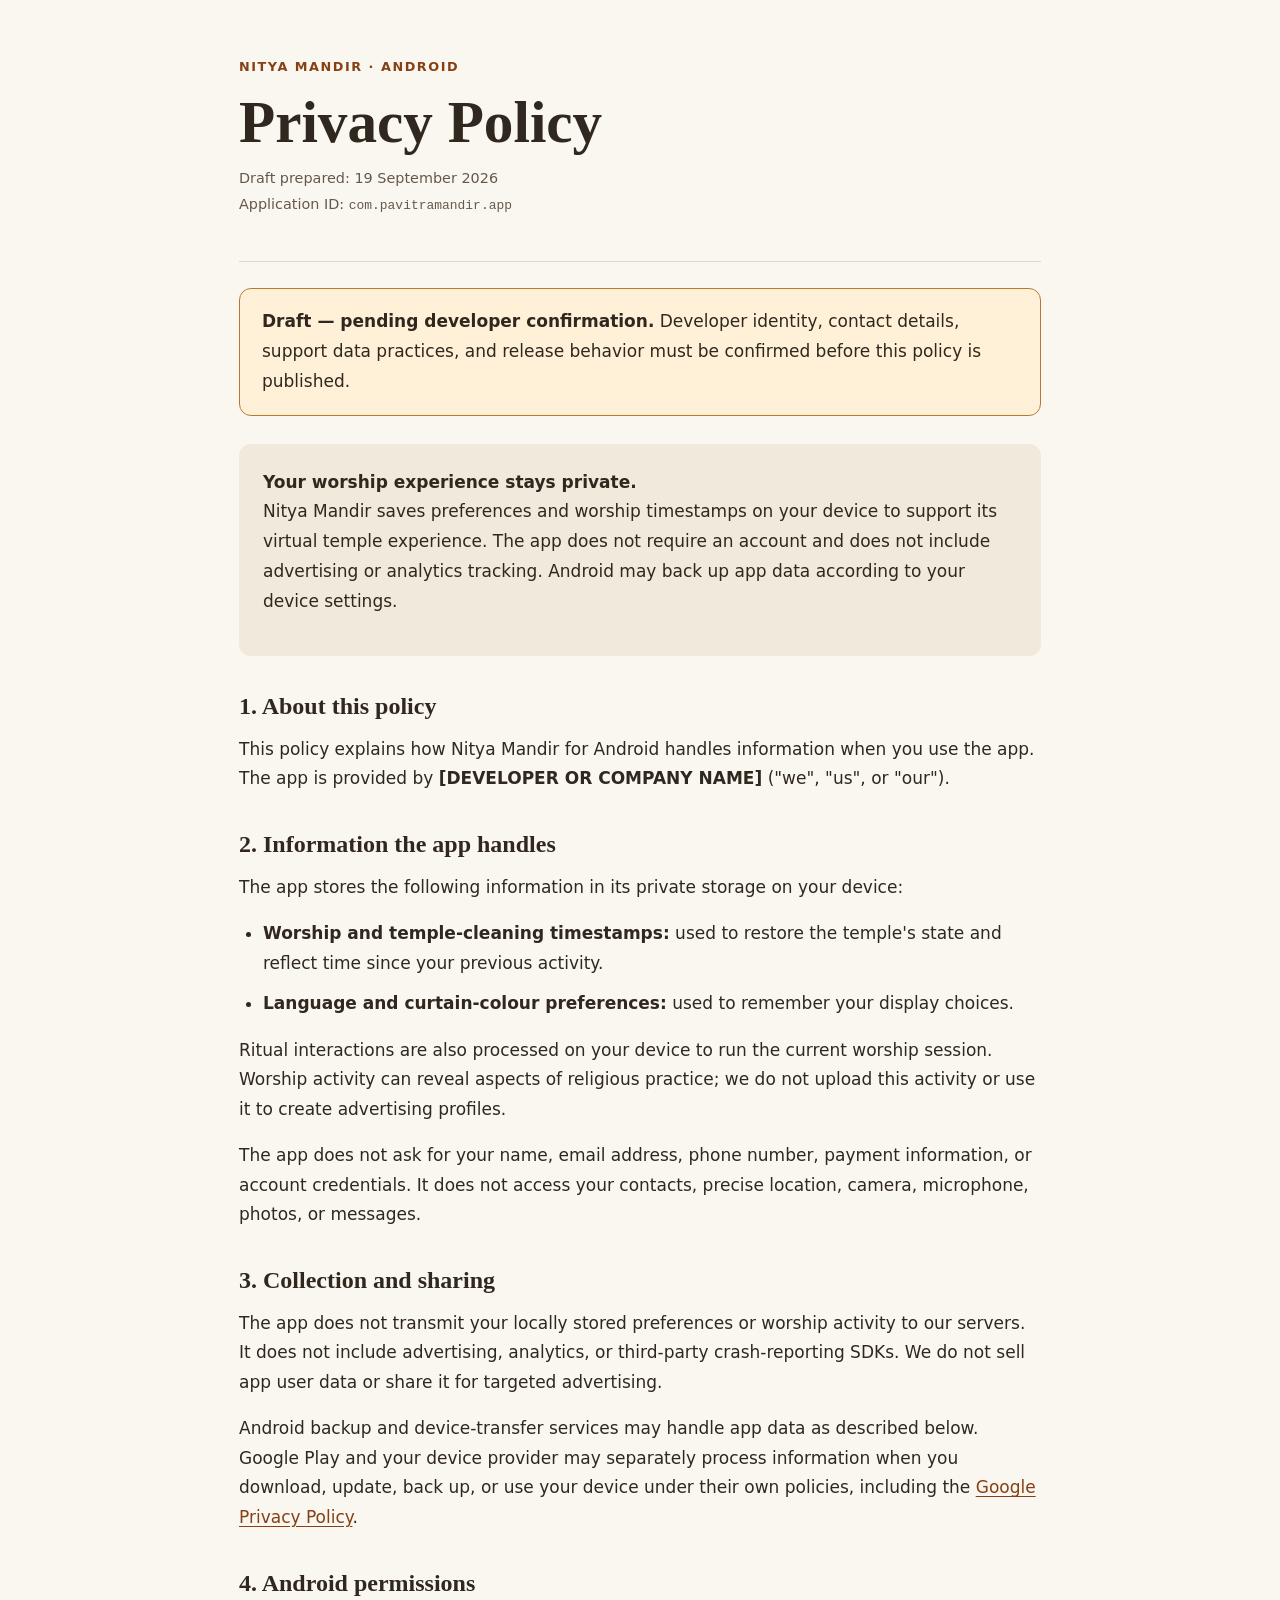
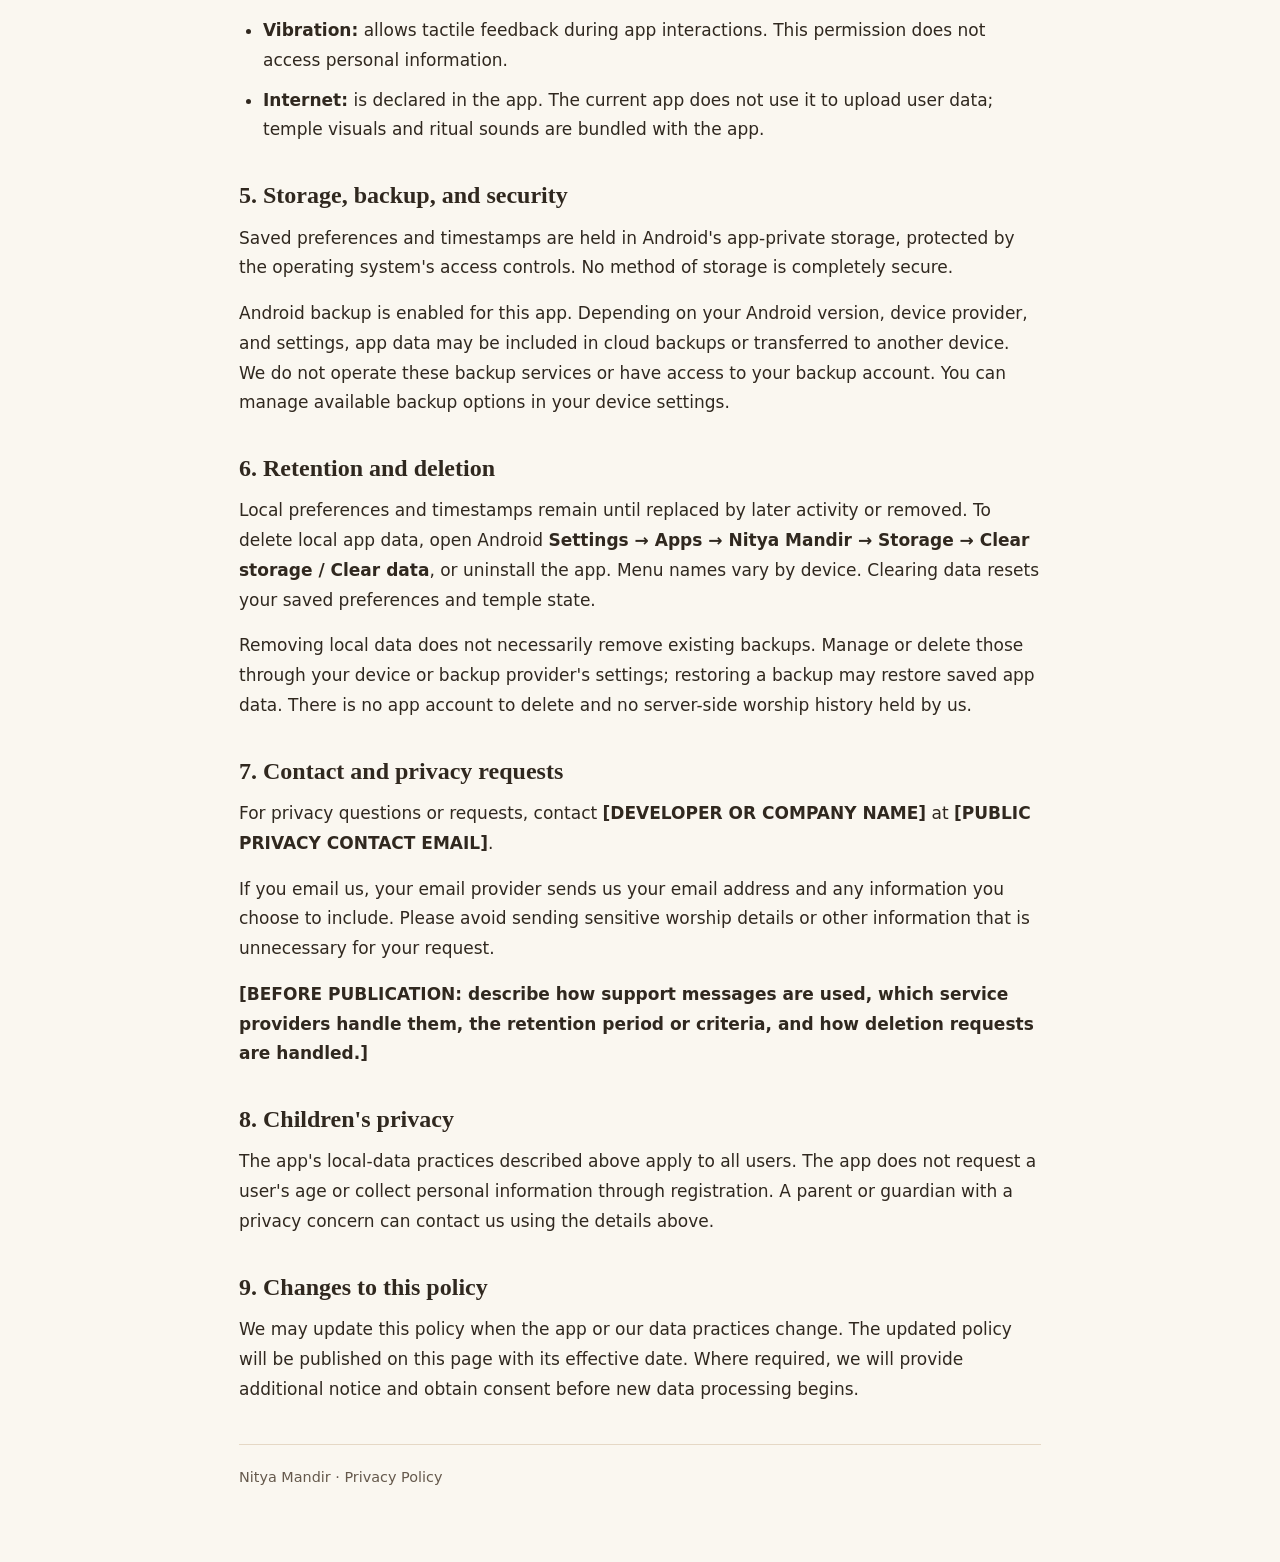
==== web/privacy-policy.html @ dc1c129d "privary policy and ux improvements" ====
<!doctype html>
<html lang="en">
<head>
  <meta charset="utf-8">
  <meta name="viewport" content="width=device-width, initial-scale=1">
  <meta name="description" content="Privacy policy for the Nitya Mandir Android app: local data, permissions, backup, and deletion.">
  <meta name="robots" content="noindex">
  <title>Privacy Policy · Nitya Mandir</title>
  <style>
    :root { color-scheme: light; --ink: #30281f; --muted: #65594c; --accent: #864014; --line: #e5d8c5; }
    * { box-sizing: border-box; }
    body { margin: 0; background: #faf7f0; color: var(--ink); font: 17px/1.75 system-ui, -apple-system, BlinkMacSystemFont, "Segoe UI", sans-serif; }
    main { max-width: 850px; margin: auto; padding: 56px 24px 72px; }
    header { border-bottom: 1px solid var(--line); padding-bottom: 28px; }
    .brand { color: var(--accent); font-weight: 700; letter-spacing: .12em; font-size: .8rem; text-transform: uppercase; }
    h1 { margin: 10px 0; font: 600 clamp(2.3rem, 8vw, 3.7rem)/1.15 Georgia, serif; }
    h2 { margin: 0 0 12px; font: 600 1.5rem/1.35 Georgia, serif; }
    p { margin: 0 0 16px; }
    .meta, footer { color: var(--muted); font-size: .9rem; }
    .notice { padding: 18px 22px; margin: 26px 0; border: 1px solid #b97a30; border-radius: 12px; background: #fff1d8; }
    .summary { background: #f0e9dc; padding: 24px; border-radius: 12px; margin: 28px 0; }
    section { margin-top: 34px; }
    ul { padding-left: 24px; }
    li { margin-bottom: 10px; }
    a { color: var(--accent); text-underline-offset: 3px; overflow-wrap: anywhere; }
    a:focus-visible { outline: 3px solid var(--accent); outline-offset: 4px; }
    code { overflow-wrap: anywhere; font-size: .9em; }
    footer { border-top: 1px solid var(--line); margin-top: 40px; padding-top: 20px; }
    @media (max-width: 480px) { main { padding: 32px 20px 48px; } }
    @media print { body { background: white; font-size: 11pt; } main { max-width: none; padding: 0; } h2 { break-after: avoid; } }
  </style>
</head>
<body>
  <main>
    <header>
      <div class="brand">Nitya Mandir · Android</div>
      <h1>Privacy Policy</h1>
      <p class="meta">Draft prepared: <time datetime="2026-09-19">19 September 2026</time><br>Application ID: <code>com.pavitramandir.app</code></p>
    </header>

    <!-- Complete the release checklist in README.md before publishing. -->
    <aside class="notice" aria-label="Draft status">
      <strong>Draft — pending developer confirmation.</strong> Developer identity, contact details, support data practices, and release behavior must be confirmed before this policy is published.
    </aside>

    <div class="summary">
      <strong>Your worship experience stays private.</strong>
      <p>Nitya Mandir saves preferences and worship timestamps on your device to support its virtual temple experience. The app does not require an account and does not include advertising or analytics tracking. Android may back up app data according to your device settings.</p>
    </div>

    <section aria-labelledby="scope">
      <h2 id="scope">1. About this policy</h2>
      <p>This policy explains how Nitya Mandir for Android handles information when you use the app. The app is provided by <strong>[DEVELOPER OR COMPANY NAME]</strong> ("we", "us", or "our").</p>
    </section>

    <section aria-labelledby="data">
      <h2 id="data">2. Information the app handles</h2>
      <p>The app stores the following information in its private storage on your device:</p>
      <ul>
        <li><strong>Worship and temple-cleaning timestamps:</strong> used to restore the temple's state and reflect time since your previous activity.</li>
        <li><strong>Language and curtain-colour preferences:</strong> used to remember your display choices.</li>
      </ul>
      <p>Ritual interactions are also processed on your device to run the current worship session. Worship activity can reveal aspects of religious practice; we do not upload this activity or use it to create advertising profiles.</p>
      <p>The app does not ask for your name, email address, phone number, payment information, or account credentials. It does not access your contacts, precise location, camera, microphone, photos, or messages.</p>
    </section>

    <section aria-labelledby="sharing">
      <h2 id="sharing">3. Collection and sharing</h2>
      <p>The app does not transmit your locally stored preferences or worship activity to our servers. It does not include advertising, analytics, or third-party crash-reporting SDKs. We do not sell app user data or share it for targeted advertising.</p>
      <p>Android backup and device-transfer services may handle app data as described below. Google Play and your device provider may separately process information when you download, update, back up, or use your device under their own policies, including the <a href="https://policies.google.com/privacy">Google Privacy Policy</a>.</p>
    </section>

    <section aria-labelledby="permissions">
      <h2 id="permissions">4. Android permissions</h2>
      <ul>
        <li><strong>Vibration:</strong> allows tactile feedback during app interactions. This permission does not access personal information.</li>
        <li><strong>Internet:</strong> is declared in the app. The current app does not use it to upload user data; temple visuals and ritual sounds are bundled with the app.</li>
      </ul>
    </section>

    <section aria-labelledby="backup">
      <h2 id="backup">5. Storage, backup, and security</h2>
      <p>Saved preferences and timestamps are held in Android's app-private storage, protected by the operating system's access controls. No method of storage is completely secure.</p>
      <p>Android backup is enabled for this app. Depending on your Android version, device provider, and settings, app data may be included in cloud backups or transferred to another device. We do not operate these backup services or have access to your backup account. You can manage available backup options in your device settings.</p>
    </section>

    <section aria-labelledby="deletion">
      <h2 id="deletion">6. Retention and deletion</h2>
      <p>Local preferences and timestamps remain until replaced by later activity or removed. To delete local app data, open Android <strong>Settings → Apps → Nitya Mandir → Storage → Clear storage / Clear data</strong>, or uninstall the app. Menu names vary by device. Clearing data resets your saved preferences and temple state.</p>
      <p>Removing local data does not necessarily remove existing backups. Manage or delete those through your device or backup provider's settings; restoring a backup may restore saved app data. There is no app account to delete and no server-side worship history held by us.</p>
    </section>

    <section aria-labelledby="support">
      <h2 id="support">7. Contact and privacy requests</h2>
      <p>For privacy questions or requests, contact <strong>[DEVELOPER OR COMPANY NAME]</strong> at <strong>[PUBLIC PRIVACY CONTACT EMAIL]</strong>.</p>
      <p>If you email us, your email provider sends us your email address and any information you choose to include. Please avoid sending sensitive worship details or other information that is unnecessary for your request.</p>
      <p><strong>[BEFORE PUBLICATION: describe how support messages are used, which service providers handle them, the retention period or criteria, and how deletion requests are handled.]</strong></p>
    </section>

    <section aria-labelledby="children">
      <h2 id="children">8. Children's privacy</h2>
      <p>The app's local-data practices described above apply to all users. The app does not request a user's age or collect personal information through registration. A parent or guardian with a privacy concern can contact us using the details above.</p>
    </section>

    <section aria-labelledby="changes">
      <h2 id="changes">9. Changes to this policy</h2>
      <p>We may update this policy when the app or our data practices change. The updated policy will be published on this page with its effective date. Where required, we will provide additional notice and obtain consent before new data processing begins.</p>
    </section>
    <footer>Nitya Mandir · Privacy Policy</footer>
  </main>
</body>
</html>
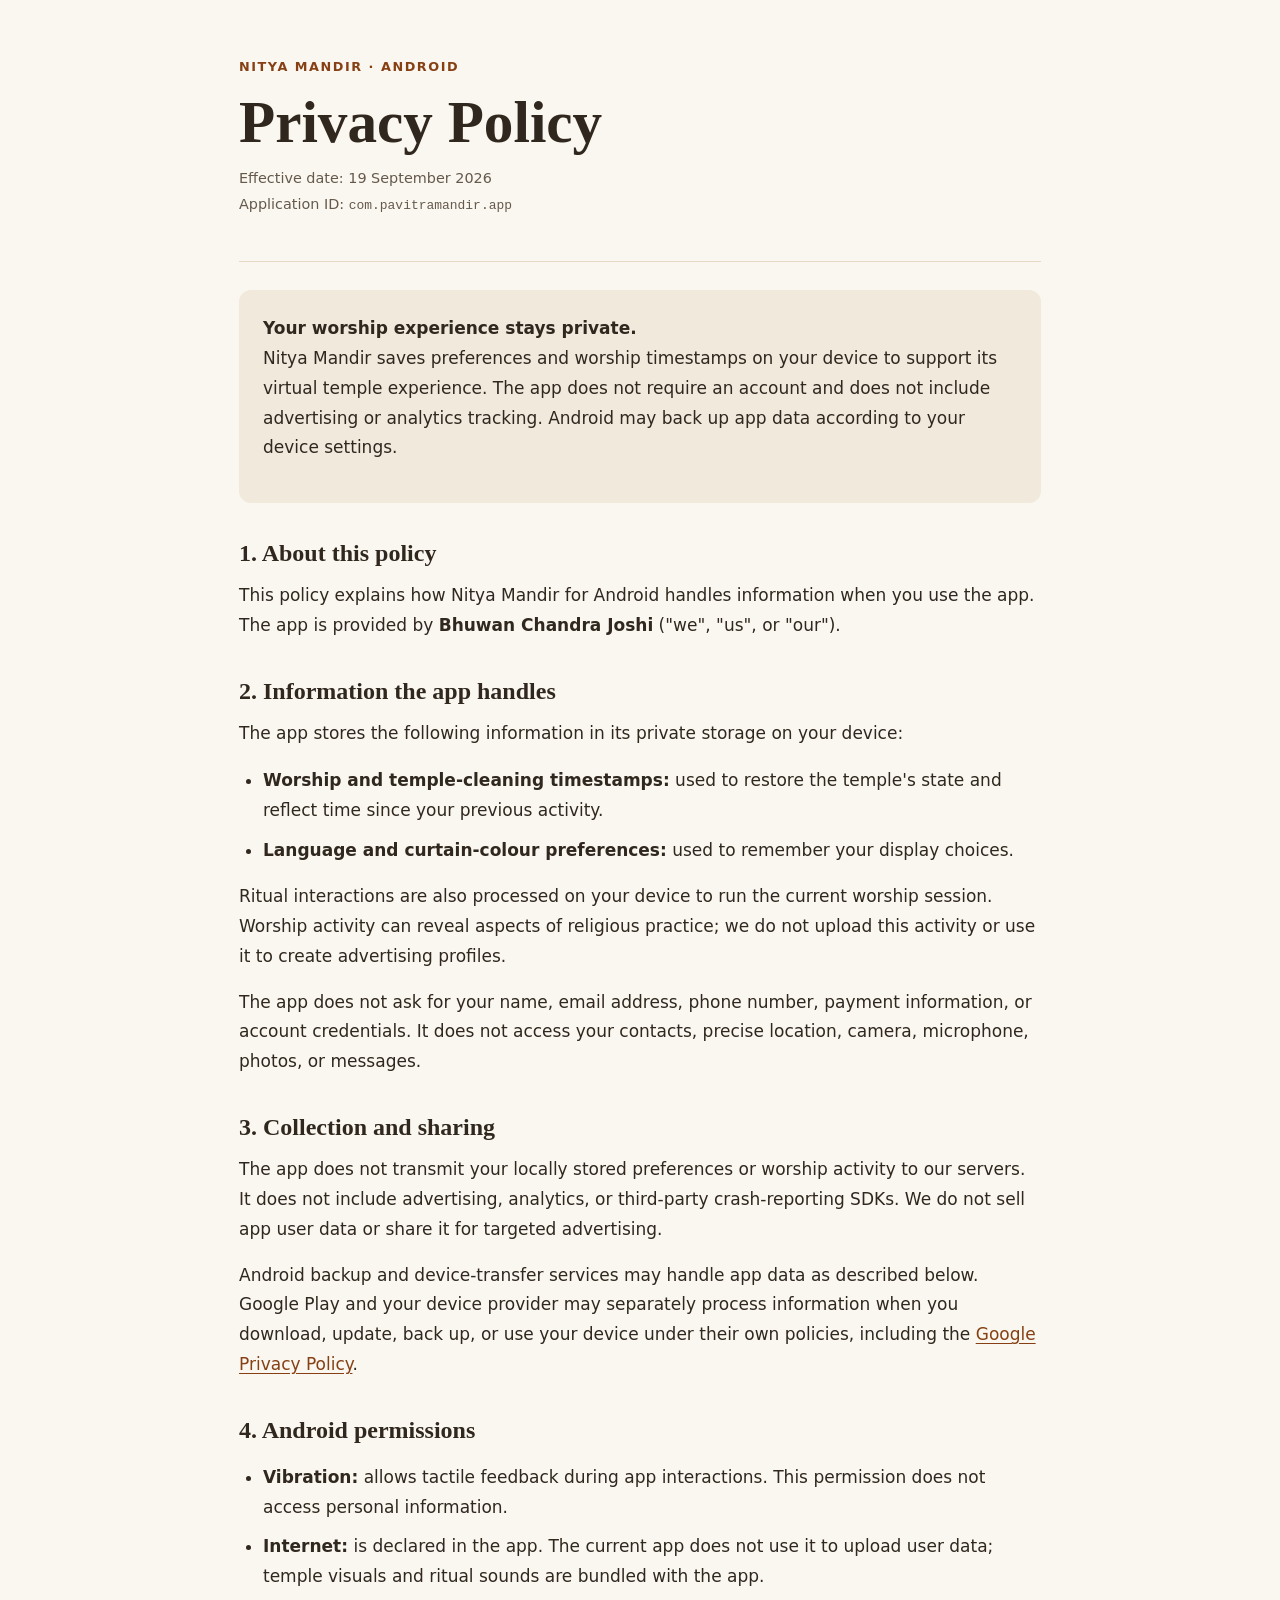
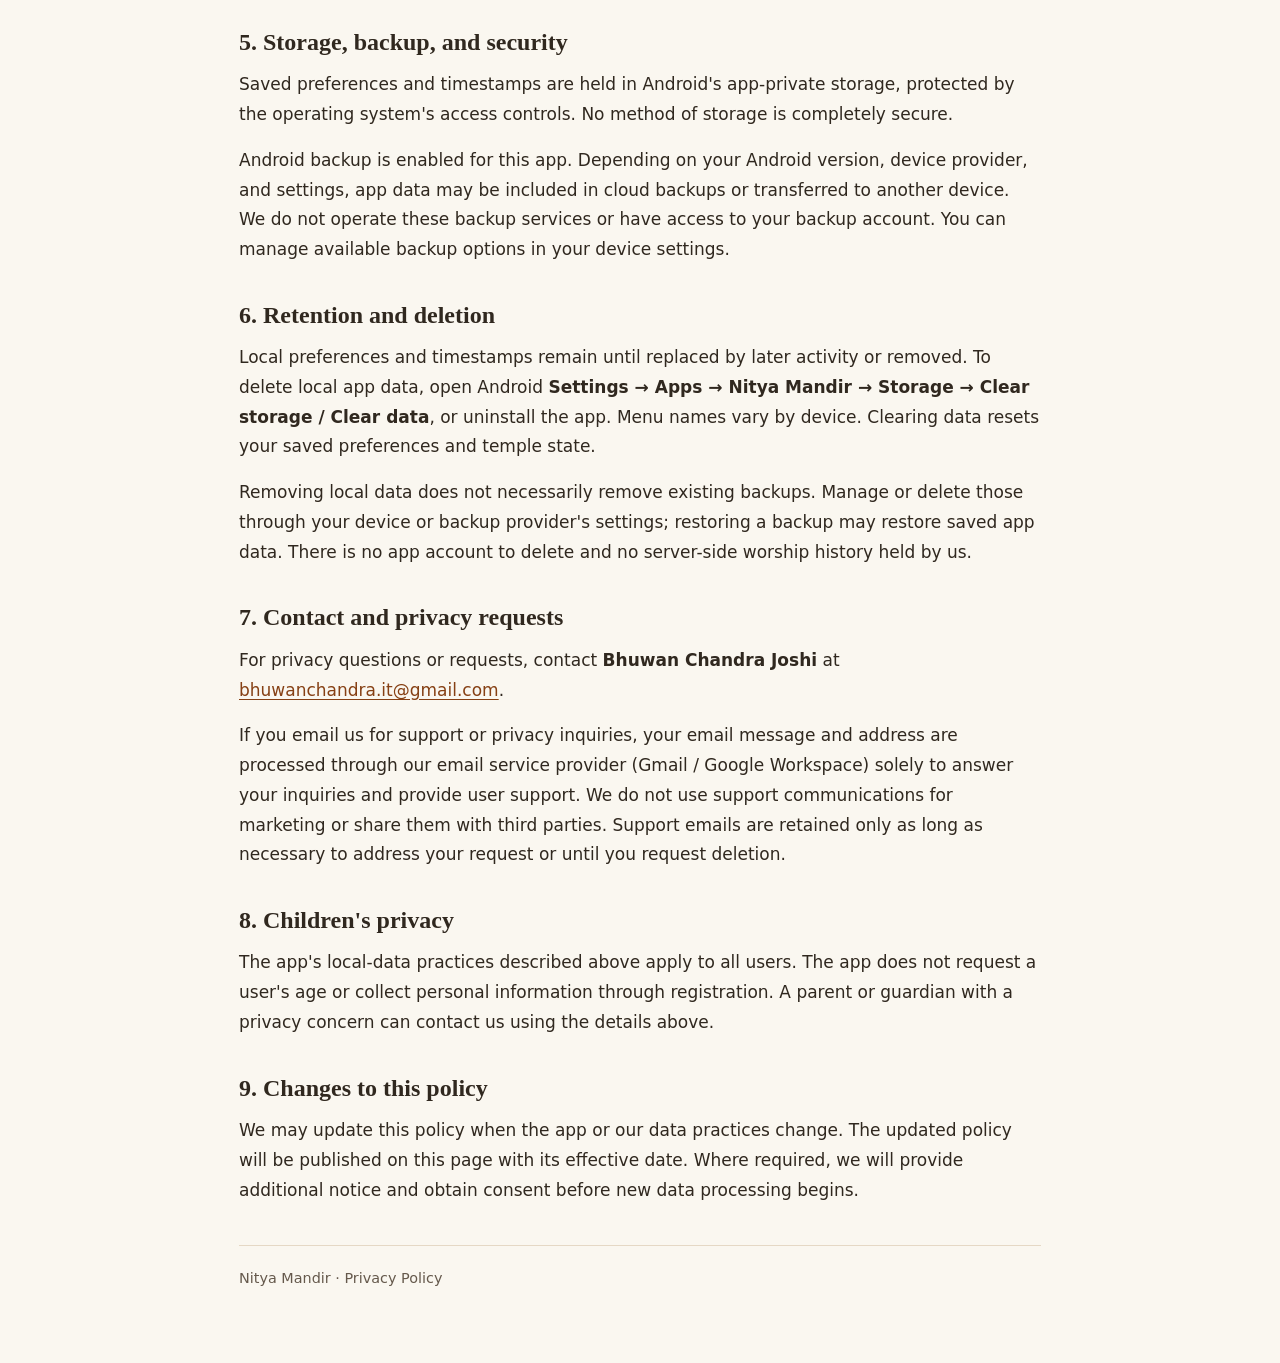
==== commit d30e44b2: "Privacy policy updated" ====
--- a/web/privacy-policy.html
+++ b/web/privacy-policy.html
@@ -4,7 +4,7 @@
   <meta charset="utf-8">
   <meta name="viewport" content="width=device-width, initial-scale=1">
   <meta name="description" content="Privacy policy for the Nitya Mandir Android app: local data, permissions, backup, and deletion.">
-  <meta name="robots" content="noindex">
+  <meta name="robots" content="index, follow">
   <title>Privacy Policy · Nitya Mandir</title>
   <style>
     :root { color-scheme: light; --ink: #30281f; --muted: #65594c; --accent: #864014; --line: #e5d8c5; }
@@ -35,14 +35,10 @@
     <header>
       <div class="brand">Nitya Mandir · Android</div>
       <h1>Privacy Policy</h1>
-      <p class="meta">Draft prepared: <time datetime="2026-09-19">19 September 2026</time><br>Application ID: <code>com.pavitramandir.app</code></p>
+      <p class="meta">Effective date: <time datetime="2026-09-19">19 September 2026</time><br>Application ID: <code>com.pavitramandir.app</code></p>
     </header>
 
-    <!-- Complete the release checklist in README.md before publishing. -->
-    <aside class="notice" aria-label="Draft status">
-      <strong>Draft — pending developer confirmation.</strong> Developer identity, contact details, support data practices, and release behavior must be confirmed before this policy is published.
-    </aside>
-
+    <!-- Privacy Policy for Nitya Mandir -->
     <div class="summary">
       <strong>Your worship experience stays private.</strong>
       <p>Nitya Mandir saves preferences and worship timestamps on your device to support its virtual temple experience. The app does not require an account and does not include advertising or analytics tracking. Android may back up app data according to your device settings.</p>
@@ -50,7 +46,7 @@
 
     <section aria-labelledby="scope">
       <h2 id="scope">1. About this policy</h2>
-      <p>This policy explains how Nitya Mandir for Android handles information when you use the app. The app is provided by <strong>[DEVELOPER OR COMPANY NAME]</strong> ("we", "us", or "our").</p>
+      <p>This policy explains how Nitya Mandir for Android handles information when you use the app. The app is provided by <strong>Bhuwan Chandra Joshi</strong> ("we", "us", or "our").</p>
     </section>
 
     <section aria-labelledby="data">
@@ -92,9 +88,8 @@
 
     <section aria-labelledby="support">
       <h2 id="support">7. Contact and privacy requests</h2>
-      <p>For privacy questions or requests, contact <strong>[DEVELOPER OR COMPANY NAME]</strong> at <strong>[PUBLIC PRIVACY CONTACT EMAIL]</strong>.</p>
-      <p>If you email us, your email provider sends us your email address and any information you choose to include. Please avoid sending sensitive worship details or other information that is unnecessary for your request.</p>
-      <p><strong>[BEFORE PUBLICATION: describe how support messages are used, which service providers handle them, the retention period or criteria, and how deletion requests are handled.]</strong></p>
+      <p>For privacy questions or requests, contact <strong>Bhuwan Chandra Joshi</strong> at <a href="mailto:bhuwanchandra.it@gmail.com">bhuwanchandra.it@gmail.com</a>.</p>
+      <p>If you email us for support or privacy inquiries, your email message and address are processed through our email service provider (Gmail / Google Workspace) solely to answer your inquiries and provide user support. We do not use support communications for marketing or share them with third parties. Support emails are retained only as long as necessary to address your request or until you request deletion.</p>
     </section>
 
     <section aria-labelledby="children">
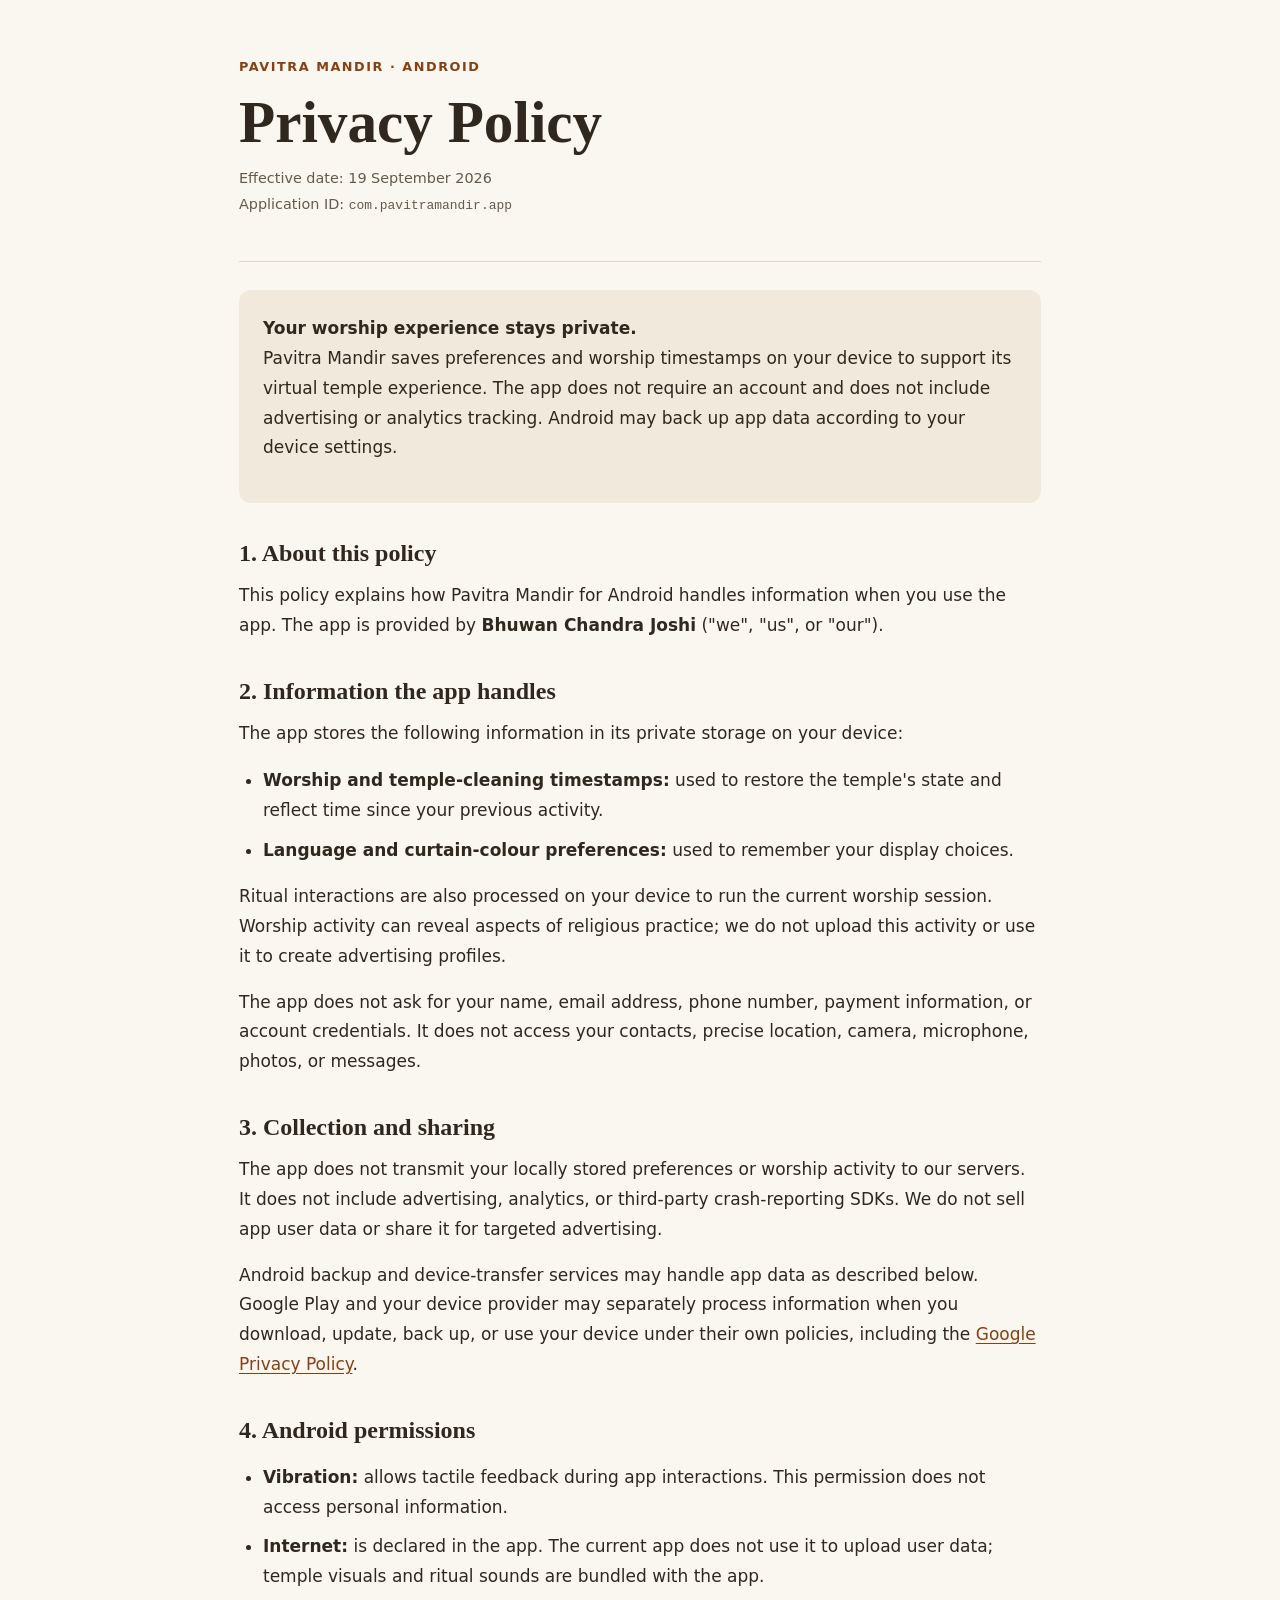
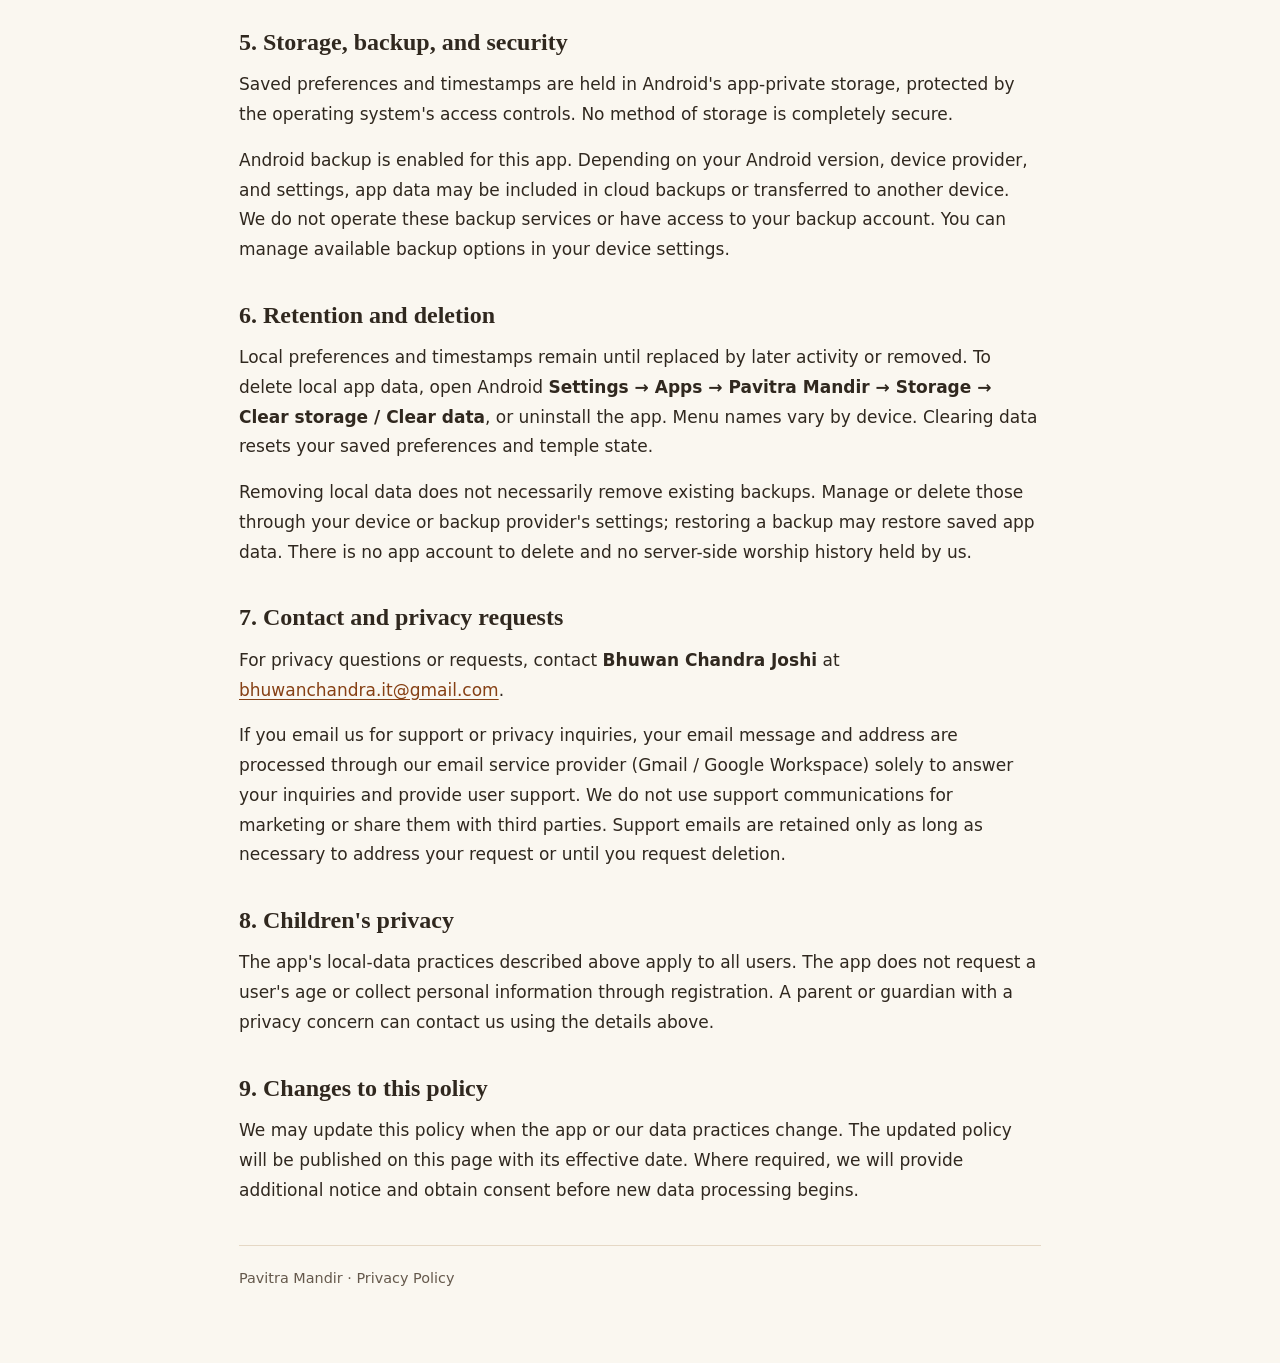
==== commit a45de61e: "Name updated" ====
--- a/web/privacy-policy.html
+++ b/web/privacy-policy.html
@@ -3,9 +3,9 @@
 <head>
   <meta charset="utf-8">
   <meta name="viewport" content="width=device-width, initial-scale=1">
-  <meta name="description" content="Privacy policy for the Nitya Mandir Android app: local data, permissions, backup, and deletion.">
+  <meta name="description" content="Privacy policy for the Pavitra Mandir Android app: local data, permissions, backup, and deletion.">
   <meta name="robots" content="index, follow">
-  <title>Privacy Policy · Nitya Mandir</title>
+  <title>Privacy Policy · Pavitra Mandir</title>
   <style>
     :root { color-scheme: light; --ink: #30281f; --muted: #65594c; --accent: #864014; --line: #e5d8c5; }
     * { box-sizing: border-box; }
@@ -33,20 +33,20 @@
 <body>
   <main>
     <header>
-      <div class="brand">Nitya Mandir · Android</div>
+      <div class="brand">Pavitra Mandir · Android</div>
       <h1>Privacy Policy</h1>
       <p class="meta">Effective date: <time datetime="2026-09-19">19 September 2026</time><br>Application ID: <code>com.pavitramandir.app</code></p>
     </header>
 
-    <!-- Privacy Policy for Nitya Mandir -->
+    <!-- Privacy Policy for Pavitra Mandir -->
     <div class="summary">
       <strong>Your worship experience stays private.</strong>
-      <p>Nitya Mandir saves preferences and worship timestamps on your device to support its virtual temple experience. The app does not require an account and does not include advertising or analytics tracking. Android may back up app data according to your device settings.</p>
+      <p>Pavitra Mandir saves preferences and worship timestamps on your device to support its virtual temple experience. The app does not require an account and does not include advertising or analytics tracking. Android may back up app data according to your device settings.</p>
     </div>
 
     <section aria-labelledby="scope">
       <h2 id="scope">1. About this policy</h2>
-      <p>This policy explains how Nitya Mandir for Android handles information when you use the app. The app is provided by <strong>Bhuwan Chandra Joshi</strong> ("we", "us", or "our").</p>
+      <p>This policy explains how Pavitra Mandir for Android handles information when you use the app. The app is provided by <strong>Bhuwan Chandra Joshi</strong> ("we", "us", or "our").</p>
     </section>
 
     <section aria-labelledby="data">
@@ -82,7 +82,7 @@
 
     <section aria-labelledby="deletion">
       <h2 id="deletion">6. Retention and deletion</h2>
-      <p>Local preferences and timestamps remain until replaced by later activity or removed. To delete local app data, open Android <strong>Settings → Apps → Nitya Mandir → Storage → Clear storage / Clear data</strong>, or uninstall the app. Menu names vary by device. Clearing data resets your saved preferences and temple state.</p>
+      <p>Local preferences and timestamps remain until replaced by later activity or removed. To delete local app data, open Android <strong>Settings → Apps → Pavitra Mandir → Storage → Clear storage / Clear data</strong>, or uninstall the app. Menu names vary by device. Clearing data resets your saved preferences and temple state.</p>
       <p>Removing local data does not necessarily remove existing backups. Manage or delete those through your device or backup provider's settings; restoring a backup may restore saved app data. There is no app account to delete and no server-side worship history held by us.</p>
     </section>
 
@@ -101,7 +101,7 @@
       <h2 id="changes">9. Changes to this policy</h2>
       <p>We may update this policy when the app or our data practices change. The updated policy will be published on this page with its effective date. Where required, we will provide additional notice and obtain consent before new data processing begins.</p>
     </section>
-    <footer>Nitya Mandir · Privacy Policy</footer>
+    <footer>Pavitra Mandir · Privacy Policy</footer>
   </main>
 </body>
 </html>
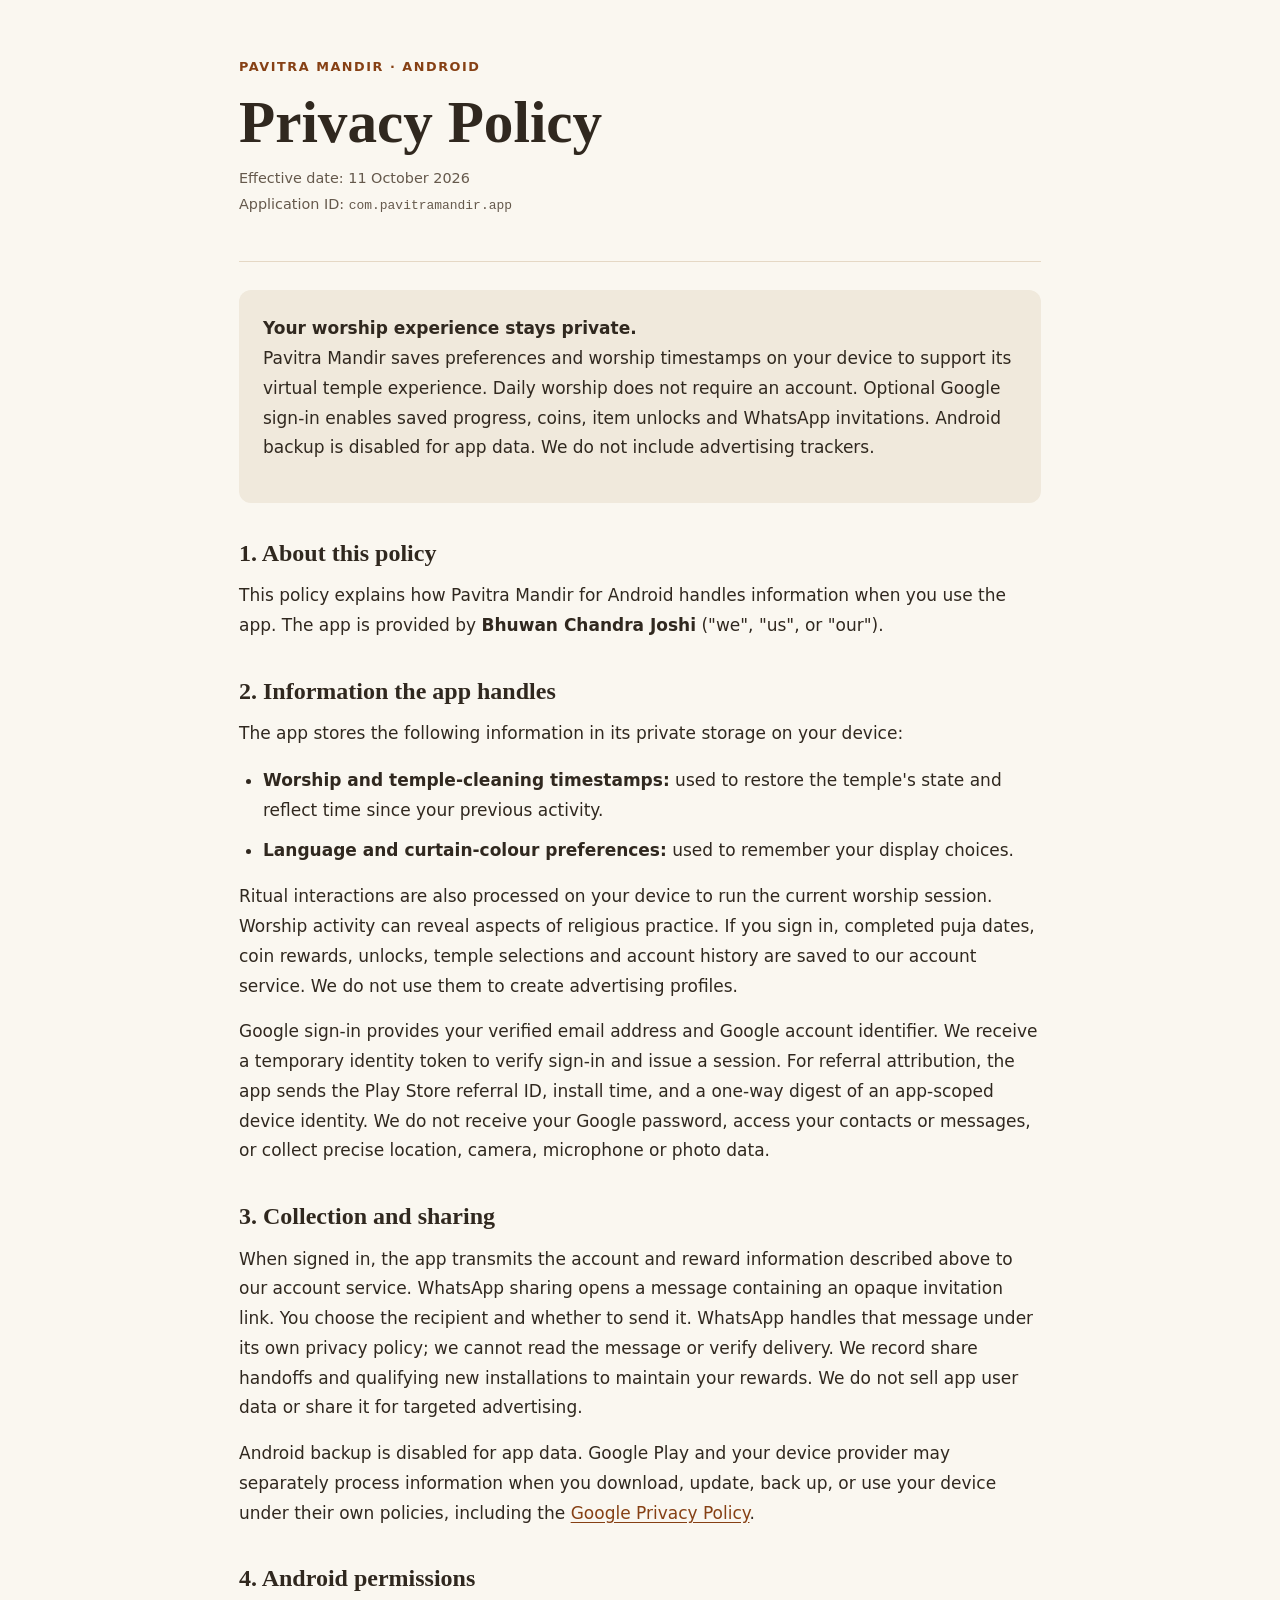
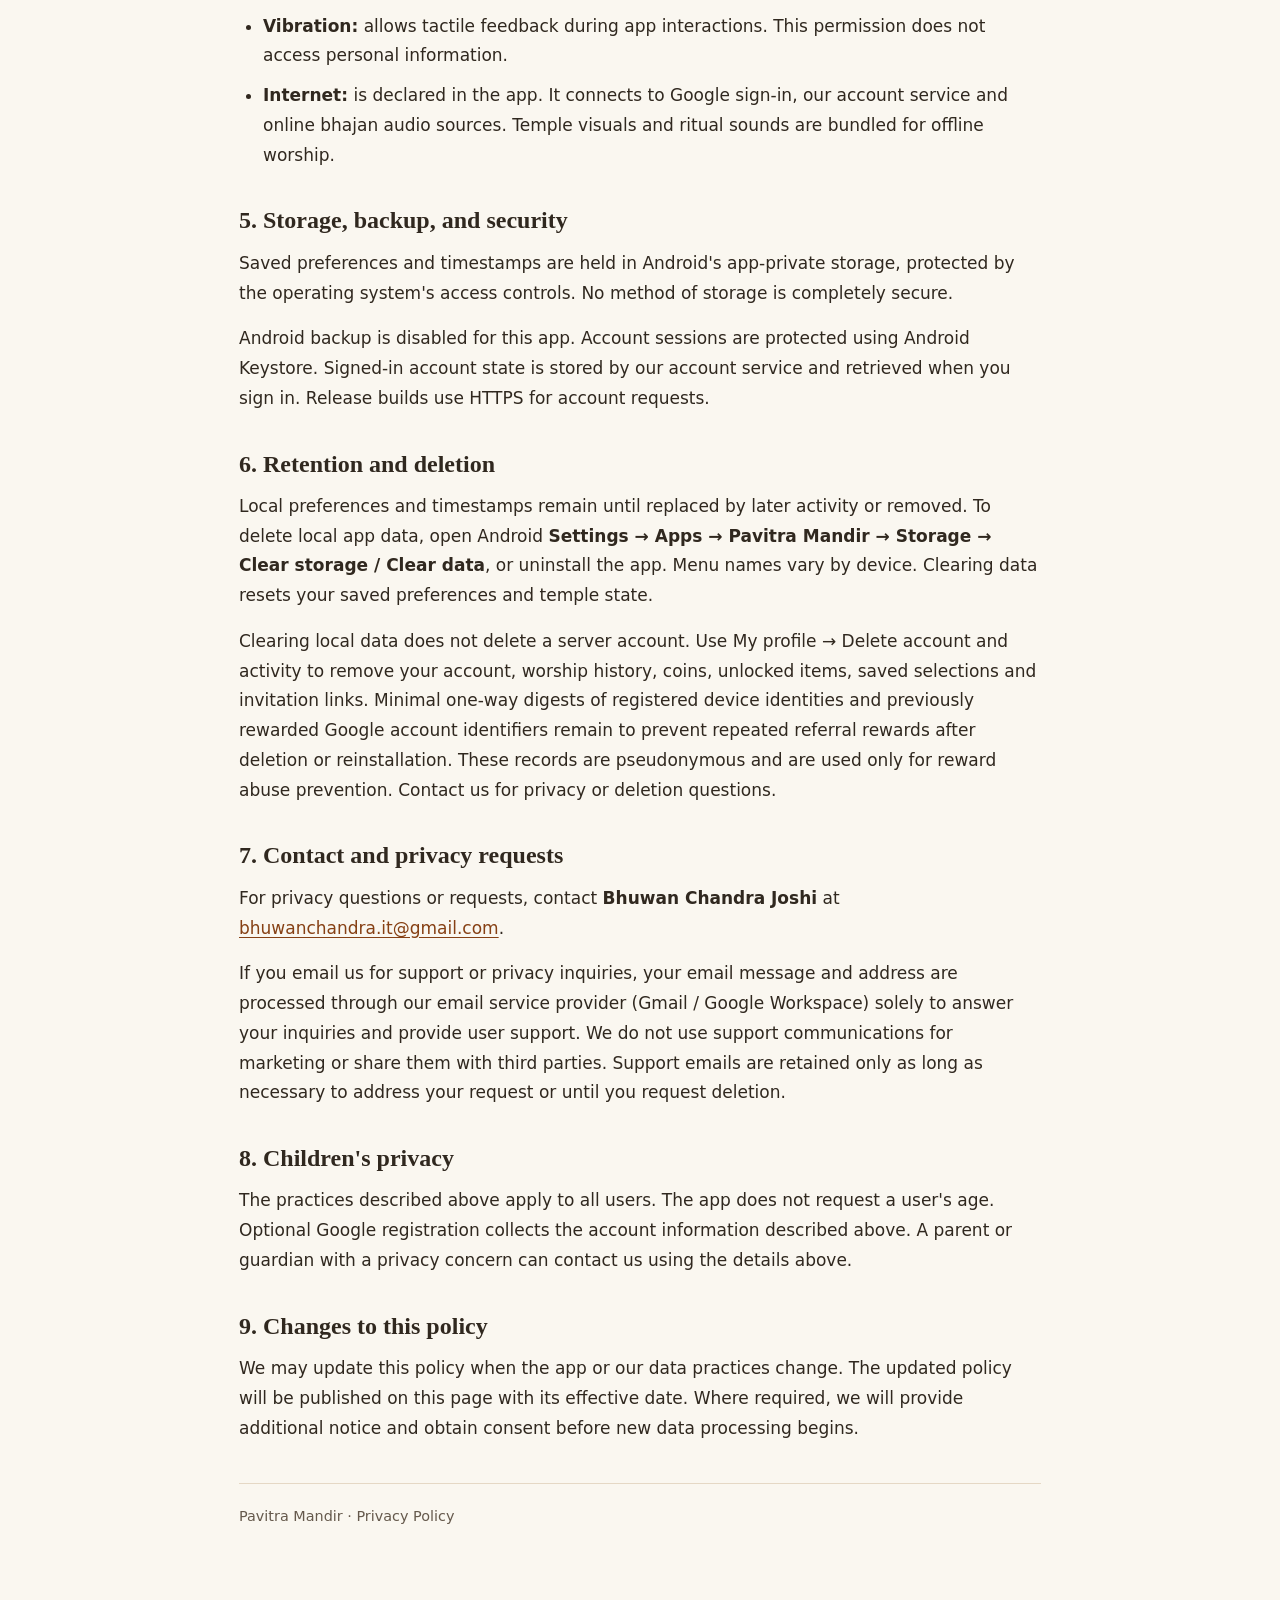
==== commit 3698e164: "Add coin rewards, WhatsApp referrals and Ganesh mouse animation" ====
--- a/web/privacy-policy.html
+++ b/web/privacy-policy.html
@@ -35,13 +35,13 @@
     <header>
       <div class="brand">Pavitra Mandir · Android</div>
       <h1>Privacy Policy</h1>
-      <p class="meta">Effective date: <time datetime="2026-09-19">19 September 2026</time><br>Application ID: <code>com.pavitramandir.app</code></p>
+      <p class="meta">Effective date: <time datetime="2026-10-11">11 October 2026</time><br>Application ID: <code>com.pavitramandir.app</code></p>
     </header>
 
     <!-- Privacy Policy for Pavitra Mandir -->
     <div class="summary">
       <strong>Your worship experience stays private.</strong>
-      <p>Pavitra Mandir saves preferences and worship timestamps on your device to support its virtual temple experience. The app does not require an account and does not include advertising or analytics tracking. Android may back up app data according to your device settings.</p>
+      <p>Pavitra Mandir saves preferences and worship timestamps on your device to support its virtual temple experience. Daily worship does not require an account. Optional Google sign-in enables saved progress, coins, item unlocks and WhatsApp invitations. Android backup is disabled for app data. We do not include advertising trackers.</p>
     </div>
 
     <section aria-labelledby="scope">
@@ -56,34 +56,34 @@
         <li><strong>Worship and temple-cleaning timestamps:</strong> used to restore the temple's state and reflect time since your previous activity.</li>
         <li><strong>Language and curtain-colour preferences:</strong> used to remember your display choices.</li>
       </ul>
-      <p>Ritual interactions are also processed on your device to run the current worship session. Worship activity can reveal aspects of religious practice; we do not upload this activity or use it to create advertising profiles.</p>
-      <p>The app does not ask for your name, email address, phone number, payment information, or account credentials. It does not access your contacts, precise location, camera, microphone, photos, or messages.</p>
+      <p>Ritual interactions are also processed on your device to run the current worship session. Worship activity can reveal aspects of religious practice. If you sign in, completed puja dates, coin rewards, unlocks, temple selections and account history are saved to our account service. We do not use them to create advertising profiles.</p>
+      <p>Google sign-in provides your verified email address and Google account identifier. We receive a temporary identity token to verify sign-in and issue a session. For referral attribution, the app sends the Play Store referral ID, install time, and a one-way digest of an app-scoped device identity. We do not receive your Google password, access your contacts or messages, or collect precise location, camera, microphone or photo data.</p>
     </section>
 
     <section aria-labelledby="sharing">
       <h2 id="sharing">3. Collection and sharing</h2>
-      <p>The app does not transmit your locally stored preferences or worship activity to our servers. It does not include advertising, analytics, or third-party crash-reporting SDKs. We do not sell app user data or share it for targeted advertising.</p>
-      <p>Android backup and device-transfer services may handle app data as described below. Google Play and your device provider may separately process information when you download, update, back up, or use your device under their own policies, including the <a href="https://policies.google.com/privacy">Google Privacy Policy</a>.</p>
+      <p>When signed in, the app transmits the account and reward information described above to our account service. WhatsApp sharing opens a message containing an opaque invitation link. You choose the recipient and whether to send it. WhatsApp handles that message under its own privacy policy; we cannot read the message or verify delivery. We record share handoffs and qualifying new installations to maintain your rewards. We do not sell app user data or share it for targeted advertising.</p>
+      <p>Android backup is disabled for app data. Google Play and your device provider may separately process information when you download, update, back up, or use your device under their own policies, including the <a href="https://policies.google.com/privacy">Google Privacy Policy</a>.</p>
     </section>
 
     <section aria-labelledby="permissions">
       <h2 id="permissions">4. Android permissions</h2>
       <ul>
         <li><strong>Vibration:</strong> allows tactile feedback during app interactions. This permission does not access personal information.</li>
-        <li><strong>Internet:</strong> is declared in the app. The current app does not use it to upload user data; temple visuals and ritual sounds are bundled with the app.</li>
+        <li><strong>Internet:</strong> is declared in the app. It connects to Google sign-in, our account service and online bhajan audio sources. Temple visuals and ritual sounds are bundled for offline worship.</li>
       </ul>
     </section>
 
     <section aria-labelledby="backup">
       <h2 id="backup">5. Storage, backup, and security</h2>
       <p>Saved preferences and timestamps are held in Android's app-private storage, protected by the operating system's access controls. No method of storage is completely secure.</p>
-      <p>Android backup is enabled for this app. Depending on your Android version, device provider, and settings, app data may be included in cloud backups or transferred to another device. We do not operate these backup services or have access to your backup account. You can manage available backup options in your device settings.</p>
+      <p>Android backup is disabled for this app. Account sessions are protected using Android Keystore. Signed-in account state is stored by our account service and retrieved when you sign in. Release builds use HTTPS for account requests.</p>
     </section>
 
     <section aria-labelledby="deletion">
       <h2 id="deletion">6. Retention and deletion</h2>
       <p>Local preferences and timestamps remain until replaced by later activity or removed. To delete local app data, open Android <strong>Settings → Apps → Pavitra Mandir → Storage → Clear storage / Clear data</strong>, or uninstall the app. Menu names vary by device. Clearing data resets your saved preferences and temple state.</p>
-      <p>Removing local data does not necessarily remove existing backups. Manage or delete those through your device or backup provider's settings; restoring a backup may restore saved app data. There is no app account to delete and no server-side worship history held by us.</p>
+      <p>Clearing local data does not delete a server account. Use My profile → Delete account and activity to remove your account, worship history, coins, unlocked items, saved selections and invitation links. Minimal one-way digests of registered device identities and previously rewarded Google account identifiers remain to prevent repeated referral rewards after deletion or reinstallation. These records are pseudonymous and are used only for reward abuse prevention. Contact us for privacy or deletion questions.</p>
     </section>
 
     <section aria-labelledby="support">
@@ -94,7 +94,7 @@
 
     <section aria-labelledby="children">
       <h2 id="children">8. Children's privacy</h2>
-      <p>The app's local-data practices described above apply to all users. The app does not request a user's age or collect personal information through registration. A parent or guardian with a privacy concern can contact us using the details above.</p>
+      <p>The practices described above apply to all users. The app does not request a user's age. Optional Google registration collects the account information described above. A parent or guardian with a privacy concern can contact us using the details above.</p>
     </section>
 
     <section aria-labelledby="changes">
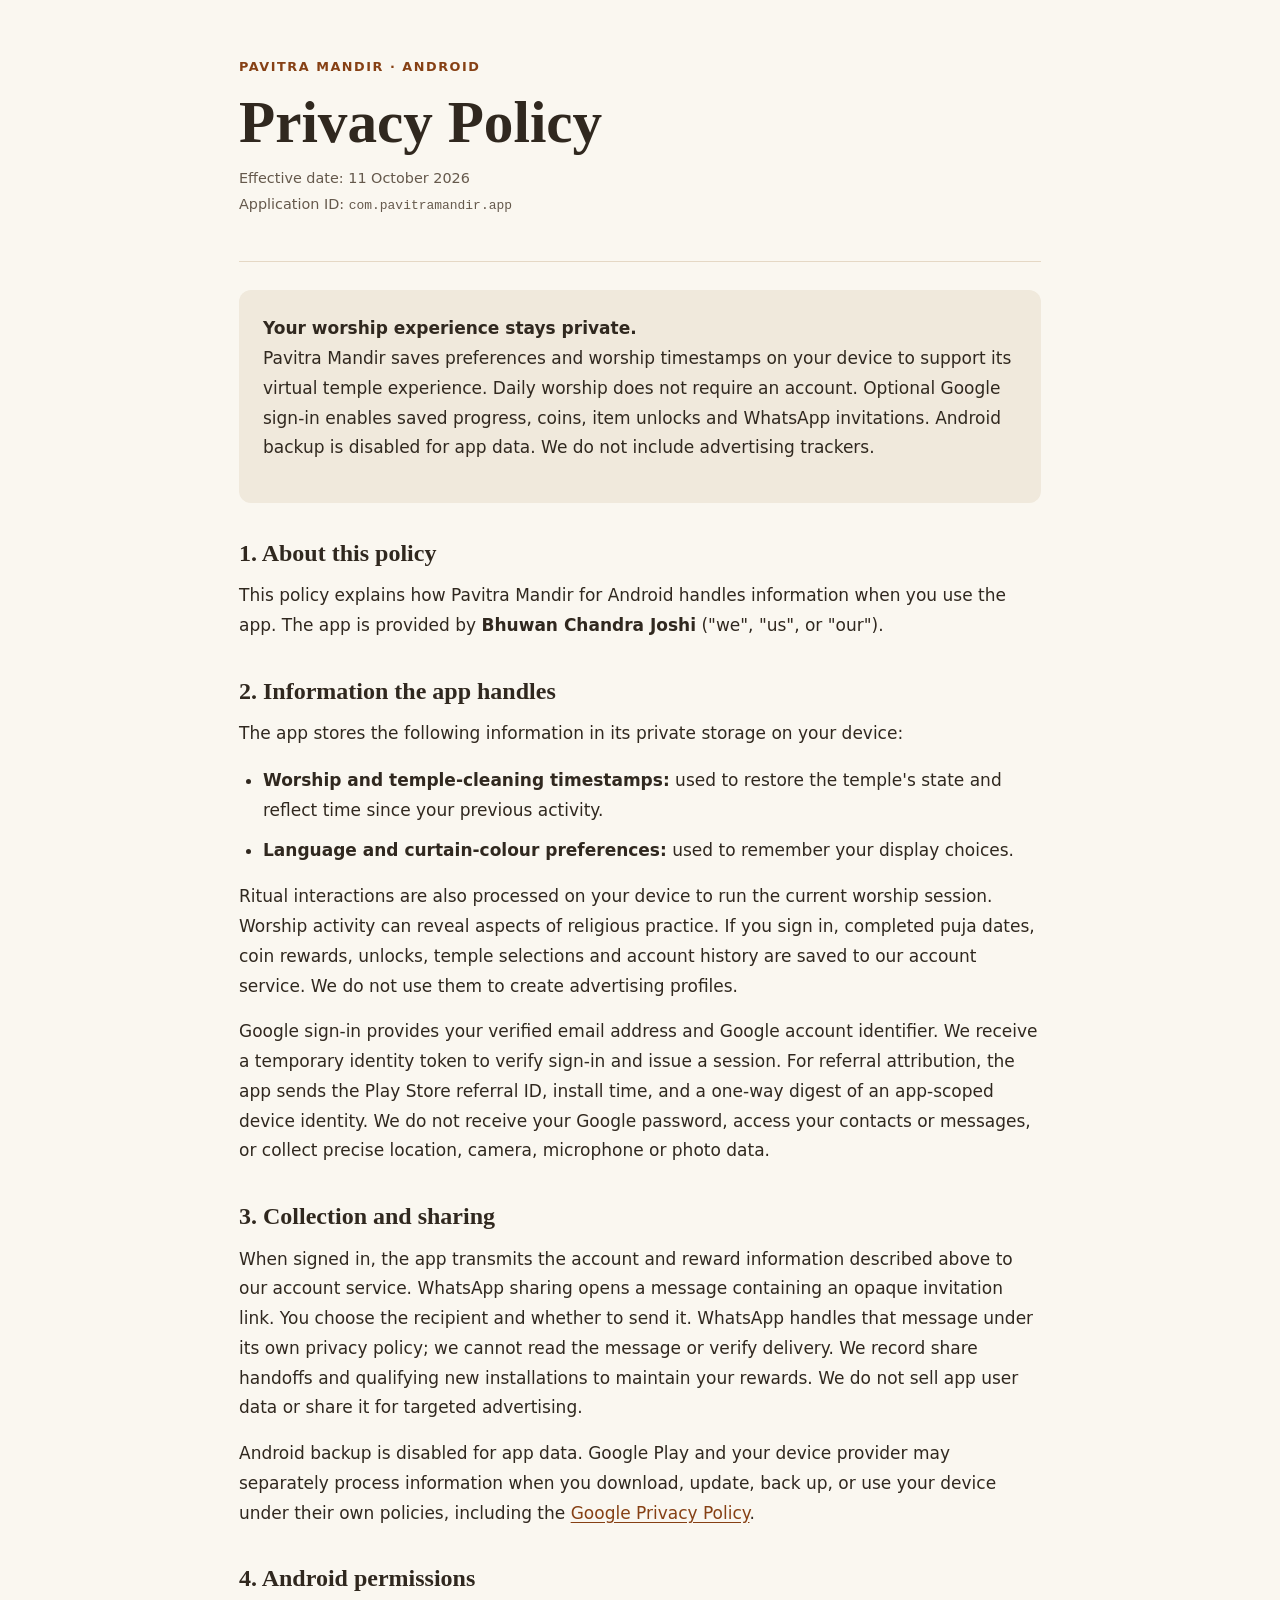
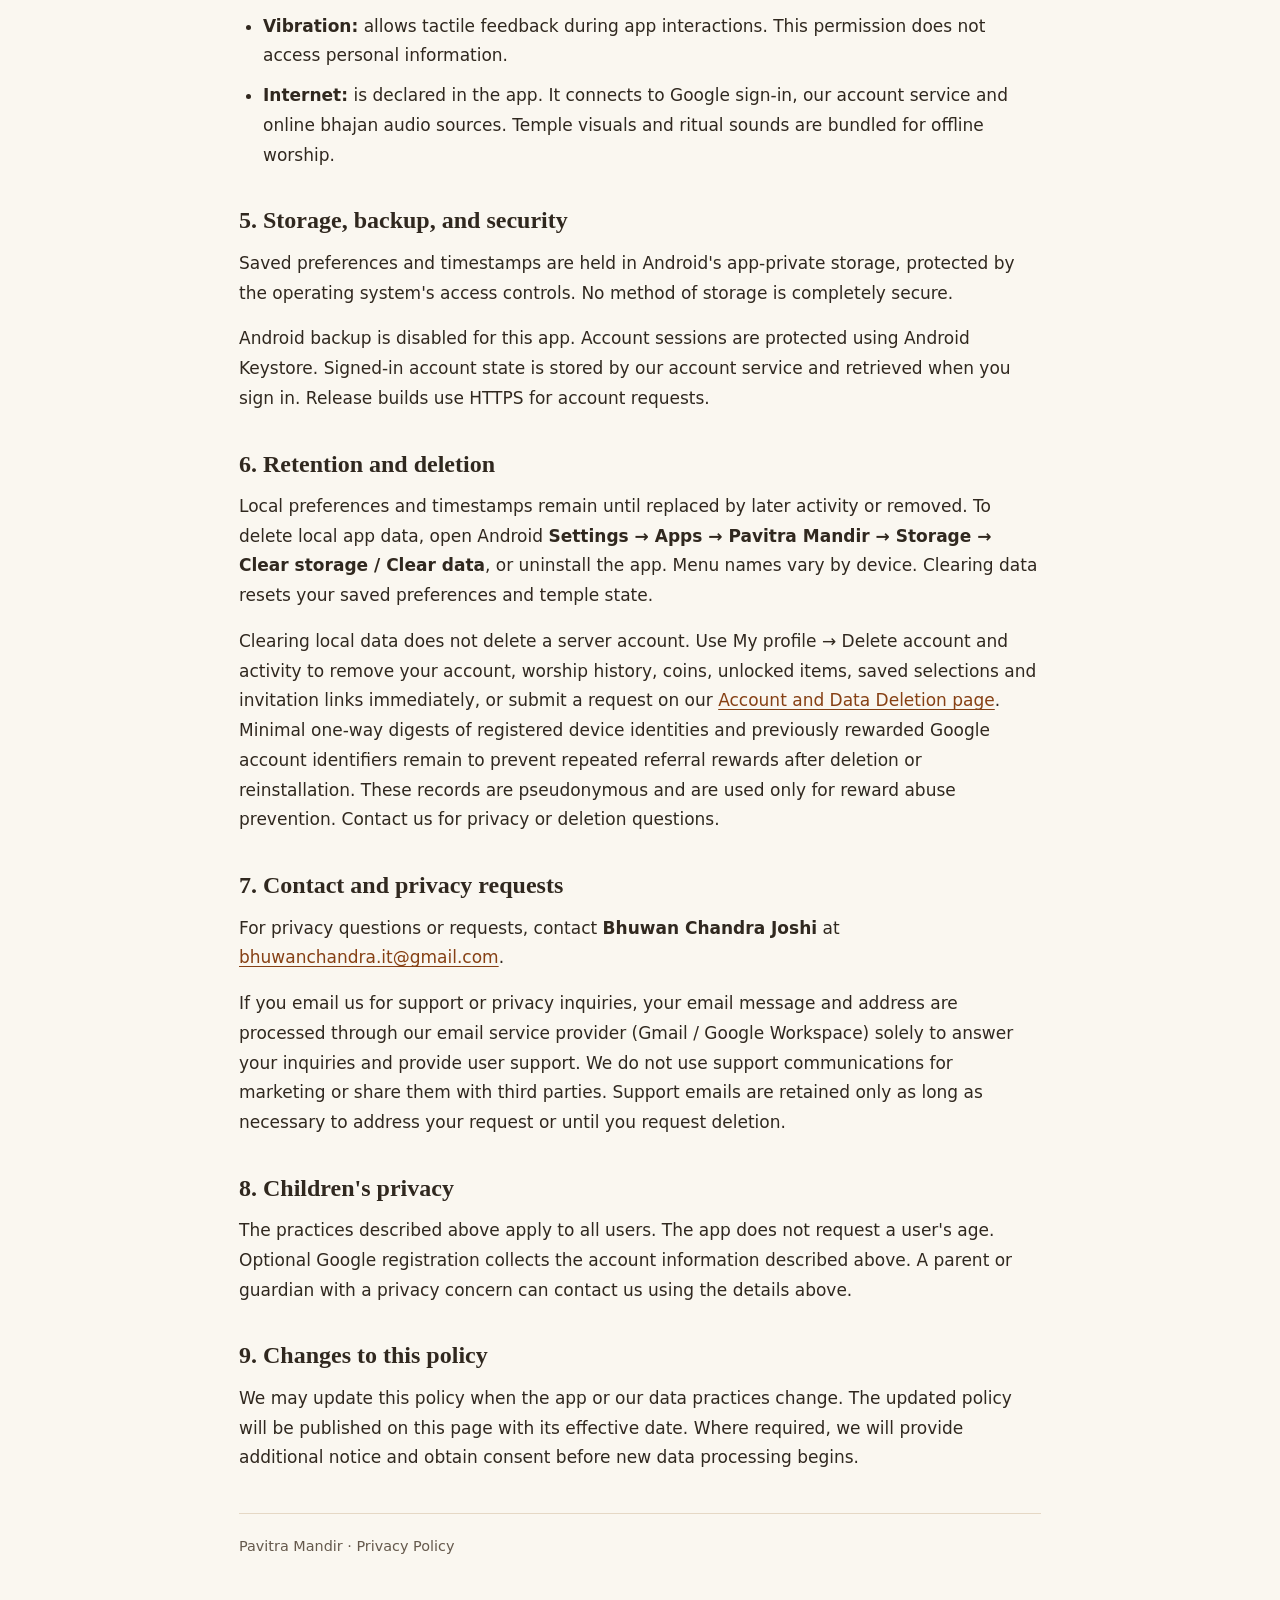
==== commit a18a1b60: "Prepare 1.0.22 with daily weekday temples, Shani Dev, Abhishek physics, size optimization, and accou" ====
--- a/web/privacy-policy.html
+++ b/web/privacy-policy.html
@@ -83,7 +83,7 @@
     <section aria-labelledby="deletion">
       <h2 id="deletion">6. Retention and deletion</h2>
       <p>Local preferences and timestamps remain until replaced by later activity or removed. To delete local app data, open Android <strong>Settings → Apps → Pavitra Mandir → Storage → Clear storage / Clear data</strong>, or uninstall the app. Menu names vary by device. Clearing data resets your saved preferences and temple state.</p>
-      <p>Clearing local data does not delete a server account. Use My profile → Delete account and activity to remove your account, worship history, coins, unlocked items, saved selections and invitation links. Minimal one-way digests of registered device identities and previously rewarded Google account identifiers remain to prevent repeated referral rewards after deletion or reinstallation. These records are pseudonymous and are used only for reward abuse prevention. Contact us for privacy or deletion questions.</p>
+      <p>Clearing local data does not delete a server account. Use My profile → Delete account and activity to remove your account, worship history, coins, unlocked items, saved selections and invitation links immediately, or submit a request on our <a href="delete-account.html">Account and Data Deletion page</a>. Minimal one-way digests of registered device identities and previously rewarded Google account identifiers remain to prevent repeated referral rewards after deletion or reinstallation. These records are pseudonymous and are used only for reward abuse prevention. Contact us for privacy or deletion questions.</p>
     </section>
 
     <section aria-labelledby="support">
